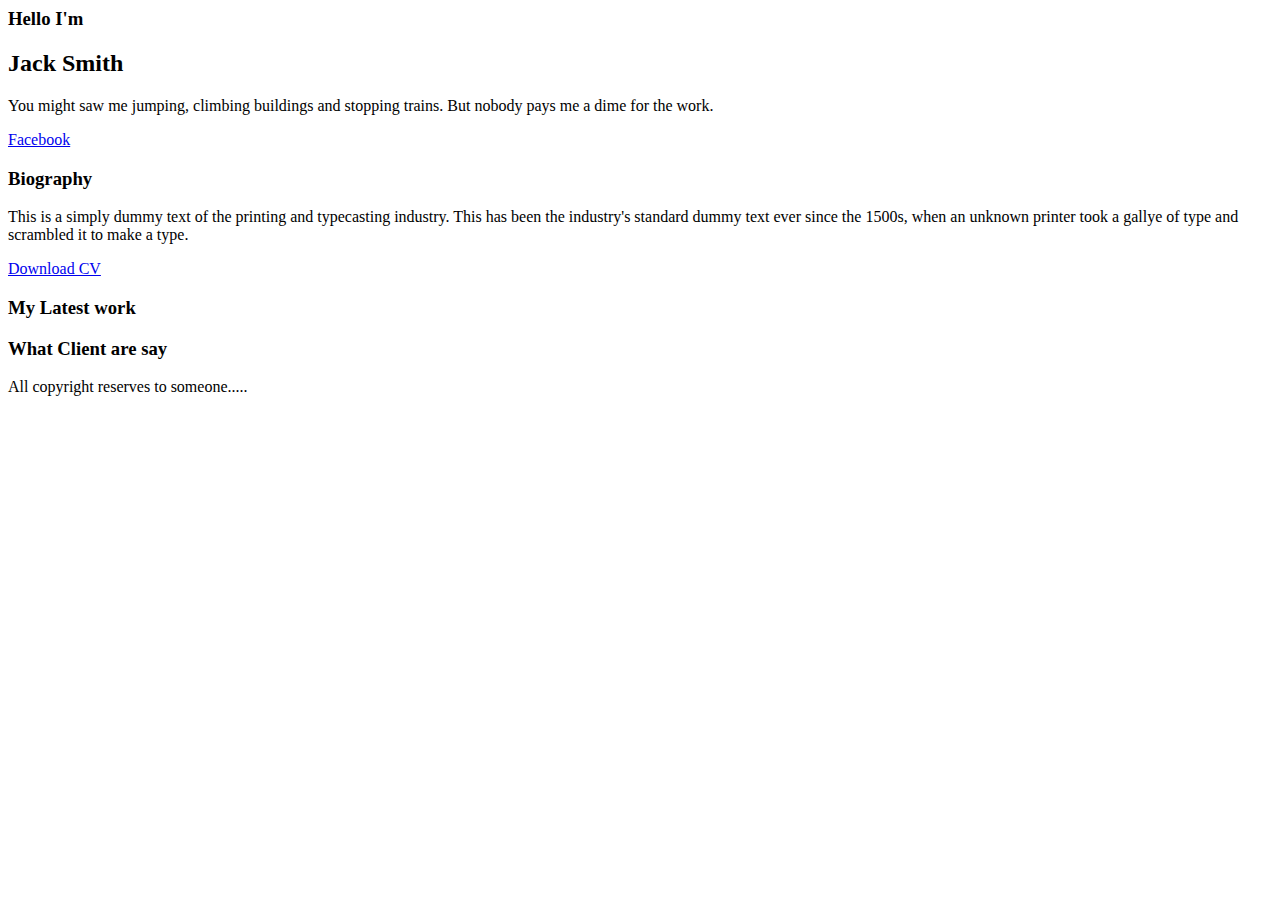
==== index.html @ e7818cca "Create index.html" ====
<html>
    <head>
        <title>Personal Website</title>
        <link rel="stylesheet" href="style.css">
    </head>
    <body>
        <section>
            <div>
                <h3>Hello I'm</h3>
            <h2>Jack Smith</h2>
            <p>You might saw me jumping, climbing buildings and stopping trains. But nobody pays me a dime for the work.</p>
            <a href="https://www.facebook.com/saikotimam.saikot/">Facebook</a>
            </div>
            <div>

            </div>

        </section>
        
        <section>
            <div>

            </div>

            <div>
                <h3>Biography</h3>
            <p>This is a simply dummy text of the printing and typecasting industry. This has been the industry's standard dummy text ever since the 1500s, when an unknown printer took a gallye of type and scrambled it to make a type.</p>
            <a href="https://www.facebook.com/saikotimam.saikot/">Download CV</a>
            </div>
        </section>
        
        <section>
            <h3>My Latest work</h3>
        </section>

        <section>
            <h3>What Client are say</h3>
        </section>

        <footer>
            <p>All copyright reserves to someone.....</p>
        </footer>
    </body>
</html>
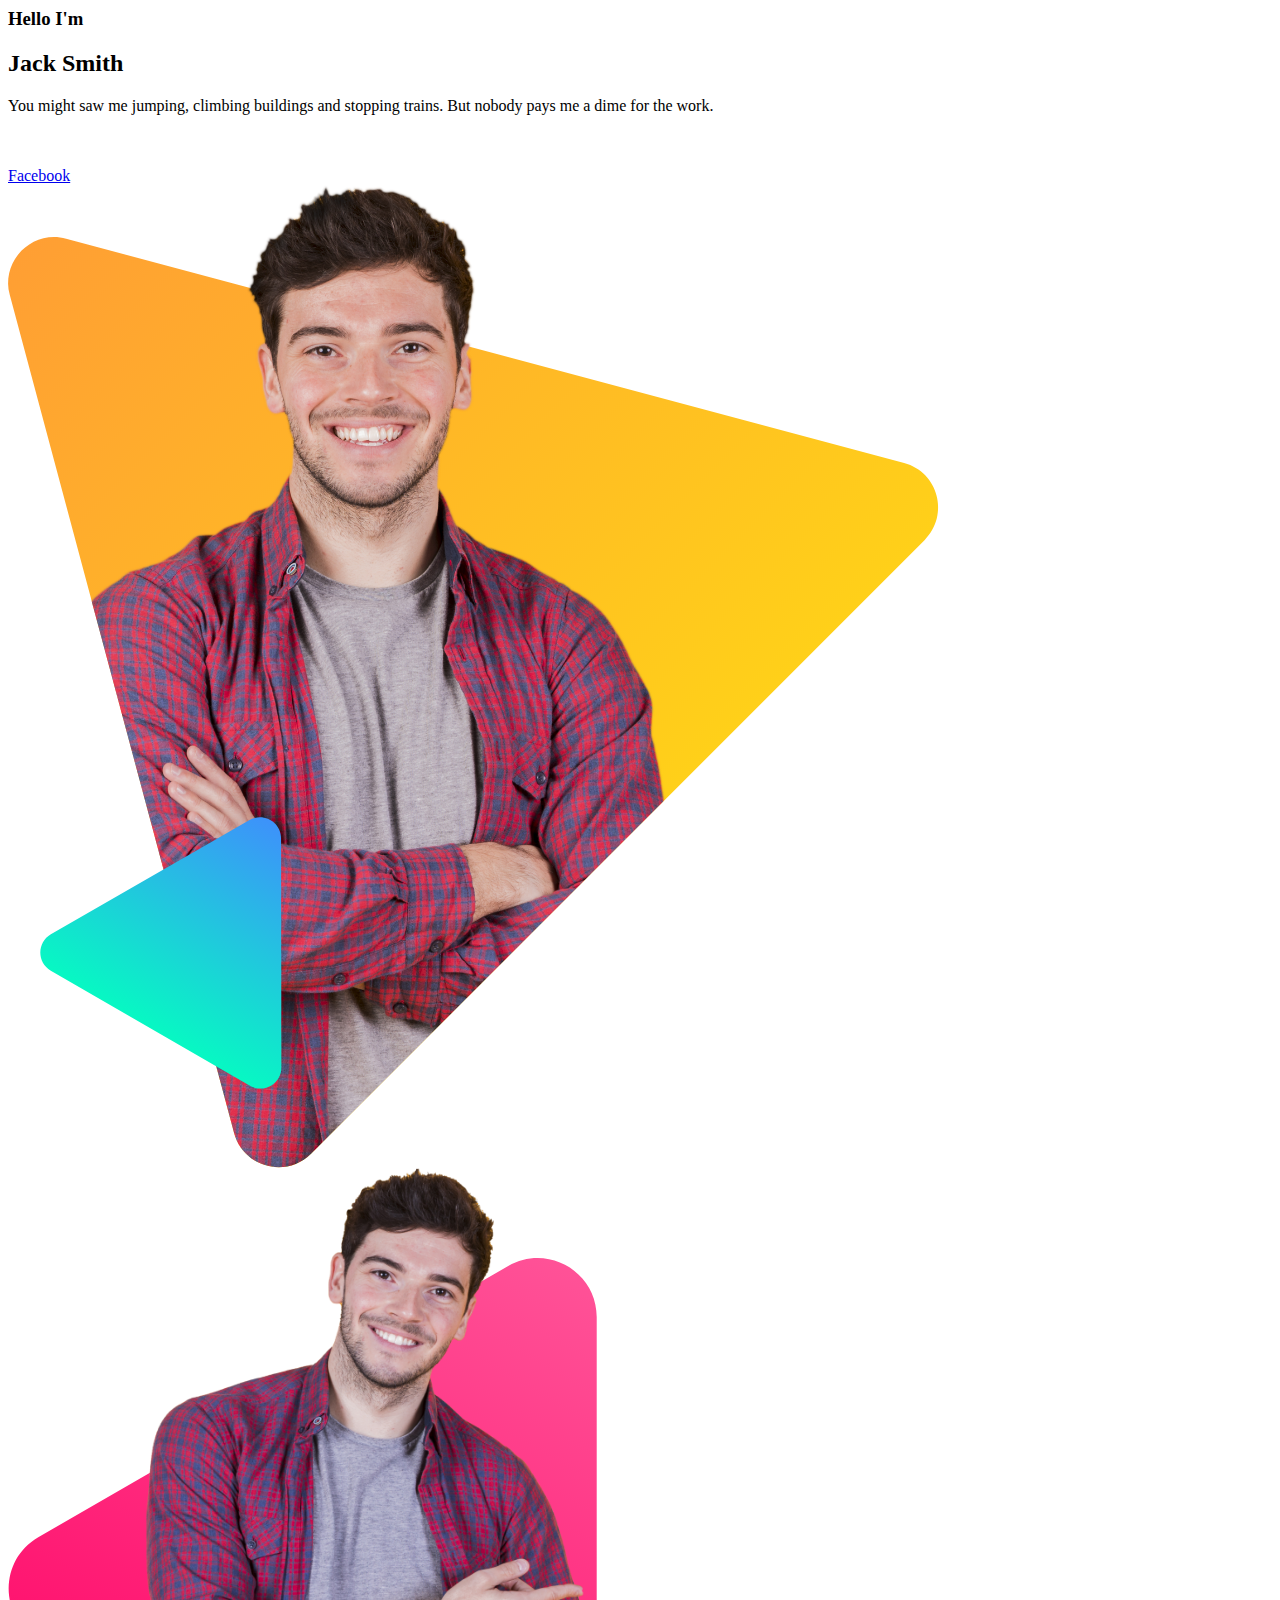
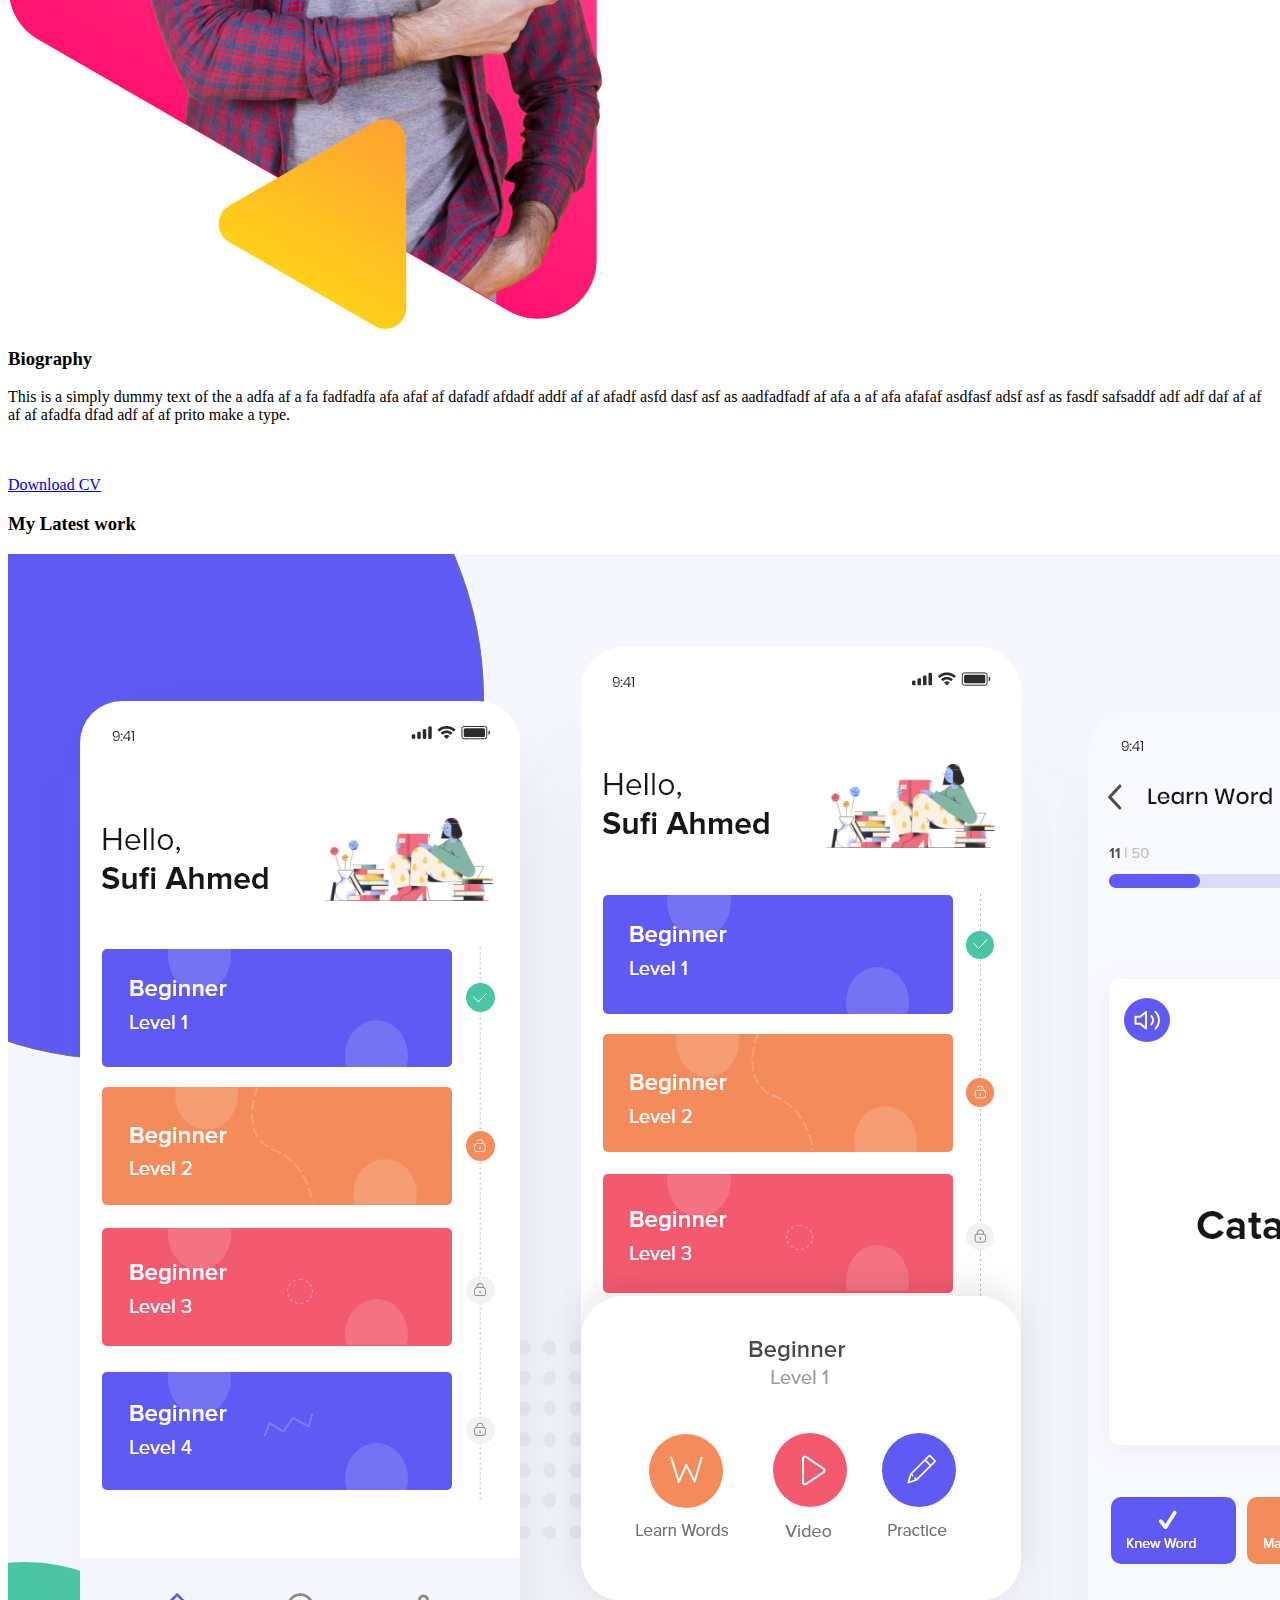
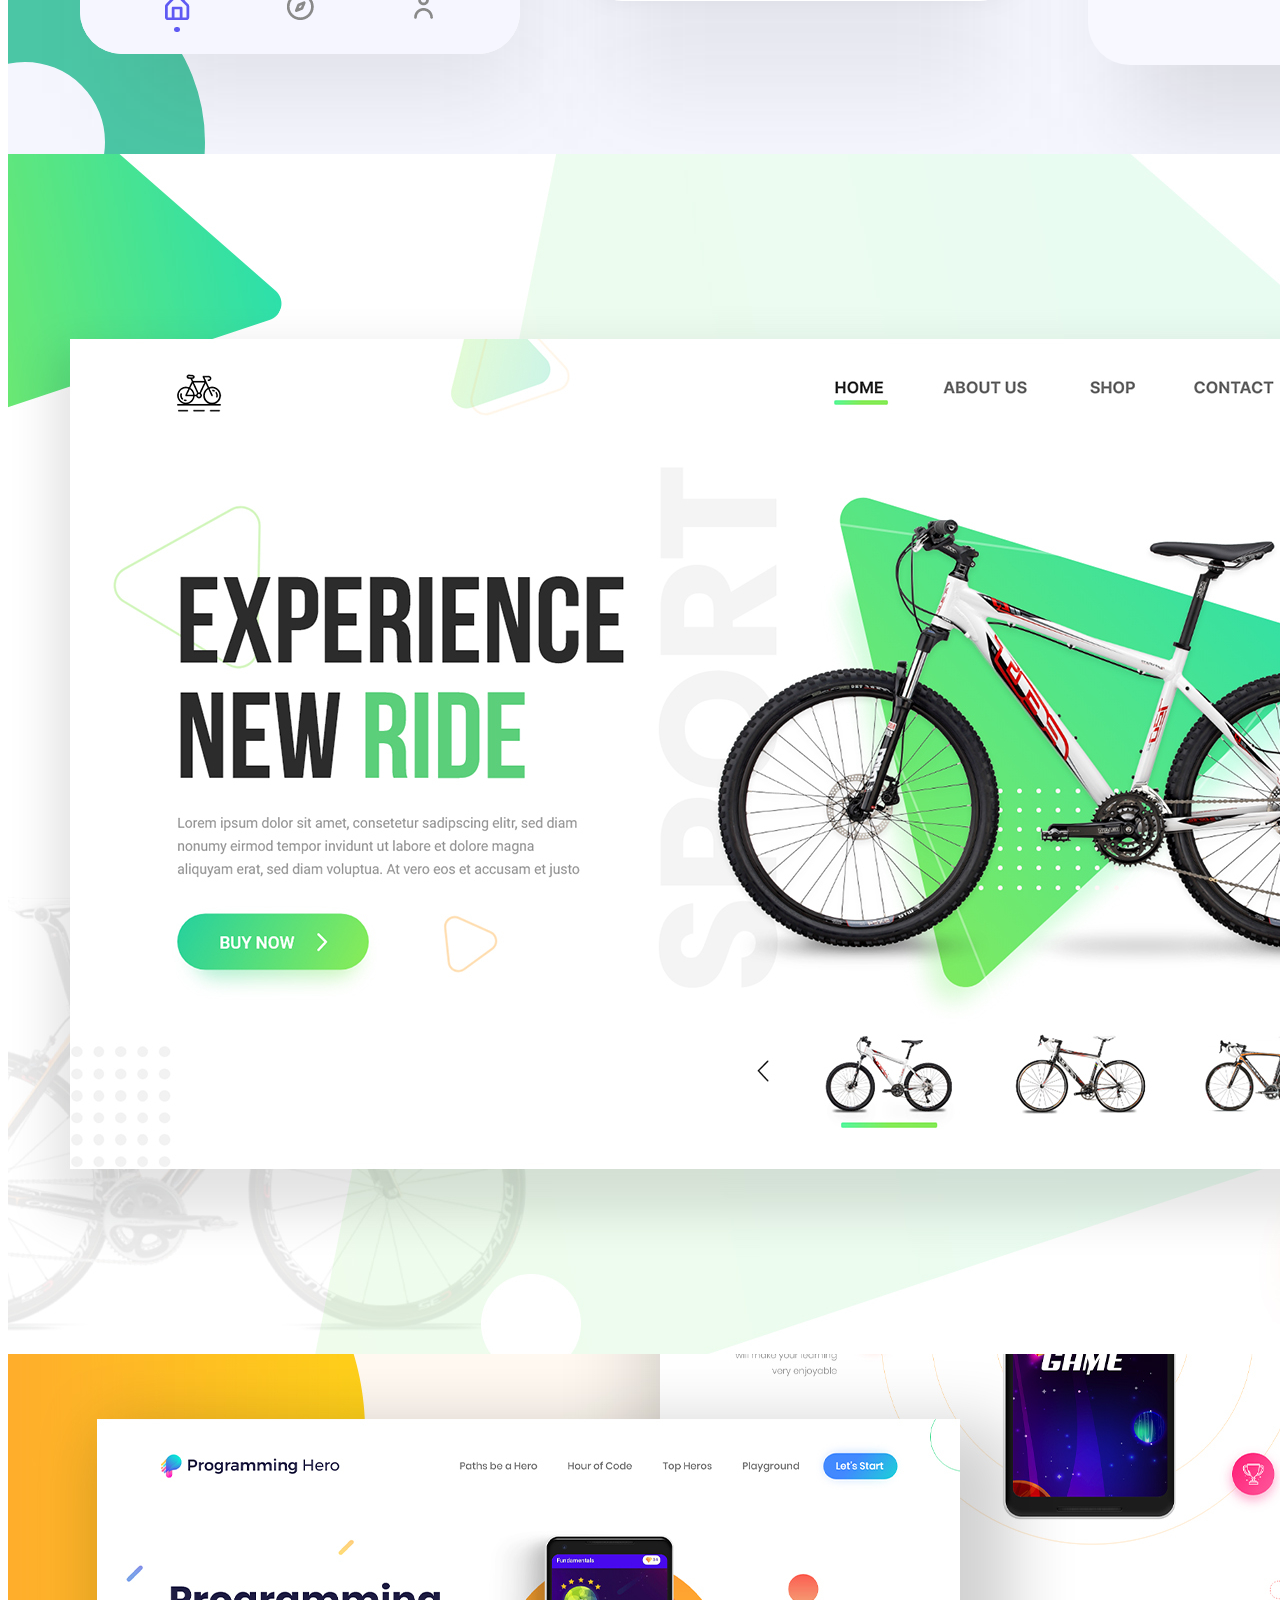
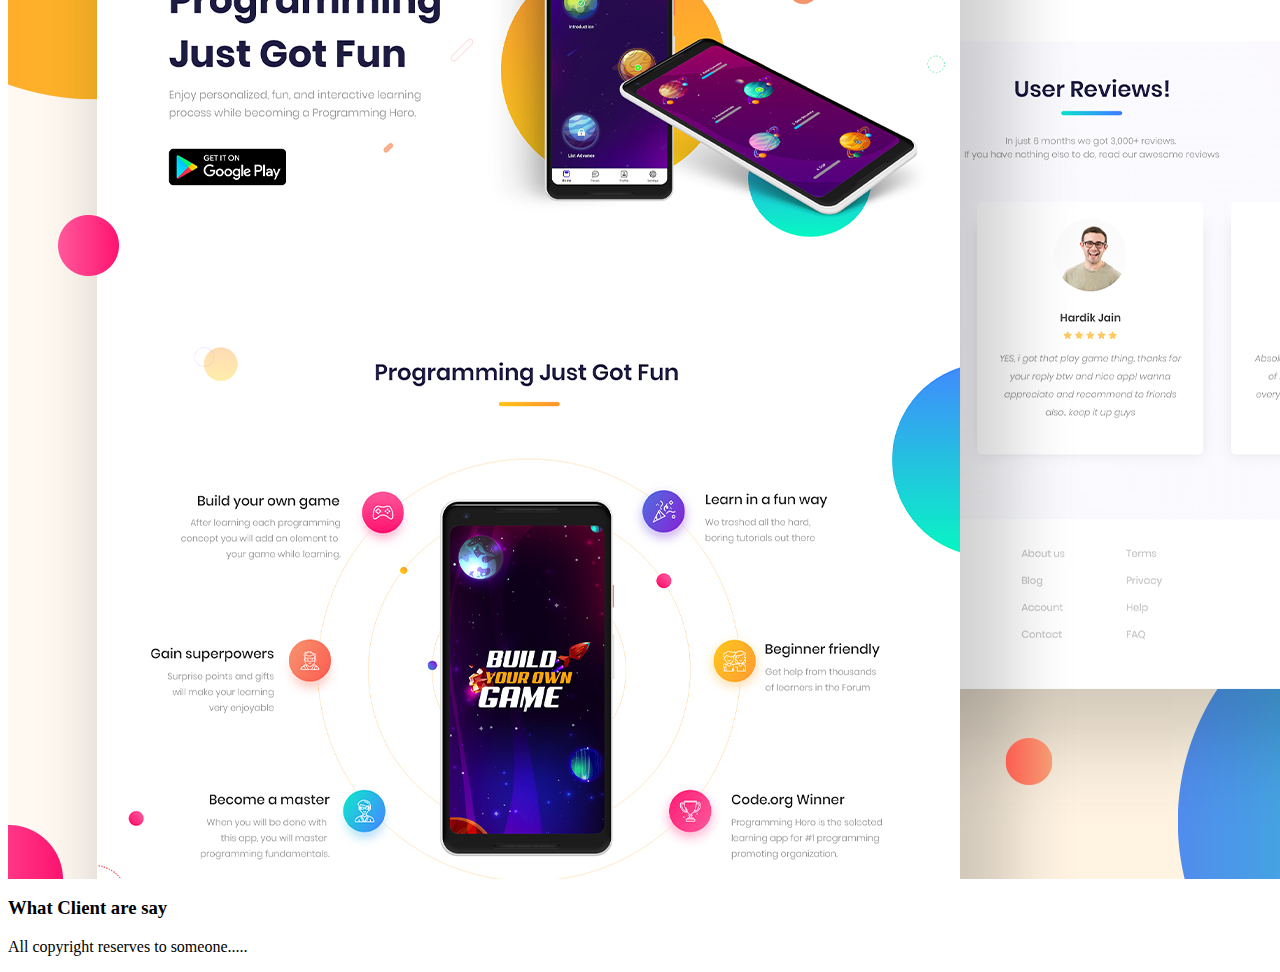
==== commit bc544051: "Update index.html" ====
--- a/index.html
+++ b/index.html
@@ -4,33 +4,50 @@
         <link rel="stylesheet" href="style.css">
     </head>
     <body>
-        <section>
-            <div>
+        <section class="intro">
+            <div class="half-width">
                 <h3>Hello I'm</h3>
-            <h2>Jack Smith</h2>
-            <p>You might saw me jumping, climbing buildings and stopping trains. But nobody pays me a dime for the work.</p>
-            <a href="https://www.facebook.com/saikotimam.saikot/">Facebook</a>
+                <h2 class="color-highlight">Jack Smith</h2>
+
+                <p>You might saw me jumping, climbing buildings and stopping trains. But nobody pays me a dime for the work.</p>
+                <br>
+                <br>
+                <a class="link-button" href="https://www.facebook.com/saikotimam.saikot/">Facebook</a>
             </div>
-            <div>
-
+            <div class="half-width pic">
+                <img src="images/peter.png" >
             </div>
 
         </section>
-        
-        <section>
-            <div>
 
+
+        <section class="biography">
+            <div class="half-width pic2">
+                <img src="images/peter_dream.png">
             </div>
 
-            <div>
+            <div class="half-width bio-text">
                 <h3>Biography</h3>
-            <p>This is a simply dummy text of the printing and typecasting industry. This has been the industry's standard dummy text ever since the 1500s, when an unknown printer took a gallye of type and scrambled it to make a type.</p>
-            <a href="https://www.facebook.com/saikotimam.saikot/">Download CV</a>
+                <p>This is a simply dummy text of the a adfa af a fa fadfadfa afa afaf af dafadf afdadf addf af af afadf asfd dasf asf as aadfadfadf af afa a af afa afafaf asdfasf adsf asf as fasdf safsaddf adf adf daf af af af af afadfa dfad adf af af prito make a type.</p>
+                <br>
+                <br>
+                <a class="link-button" href="https://www.facebook.com/saikotimam.saikot/">Download CV</a>
             </div>
+
         </section>
+
         
-        <section>
+        <section class="latest-work">
             <h3>My Latest work</h3>
+            <div class="third-width">
+                <img src="images/latest-work/work-1.png" alt="">
+            </div>
+            <div class="third-width">
+                <img src="images/latest-work/work-2.jpg" alt="">
+            </div>
+            <div class="third-width">
+                <img src="images/latest-work/work-3.jpg" alt="">
+            </div>
         </section>
 
         <section>
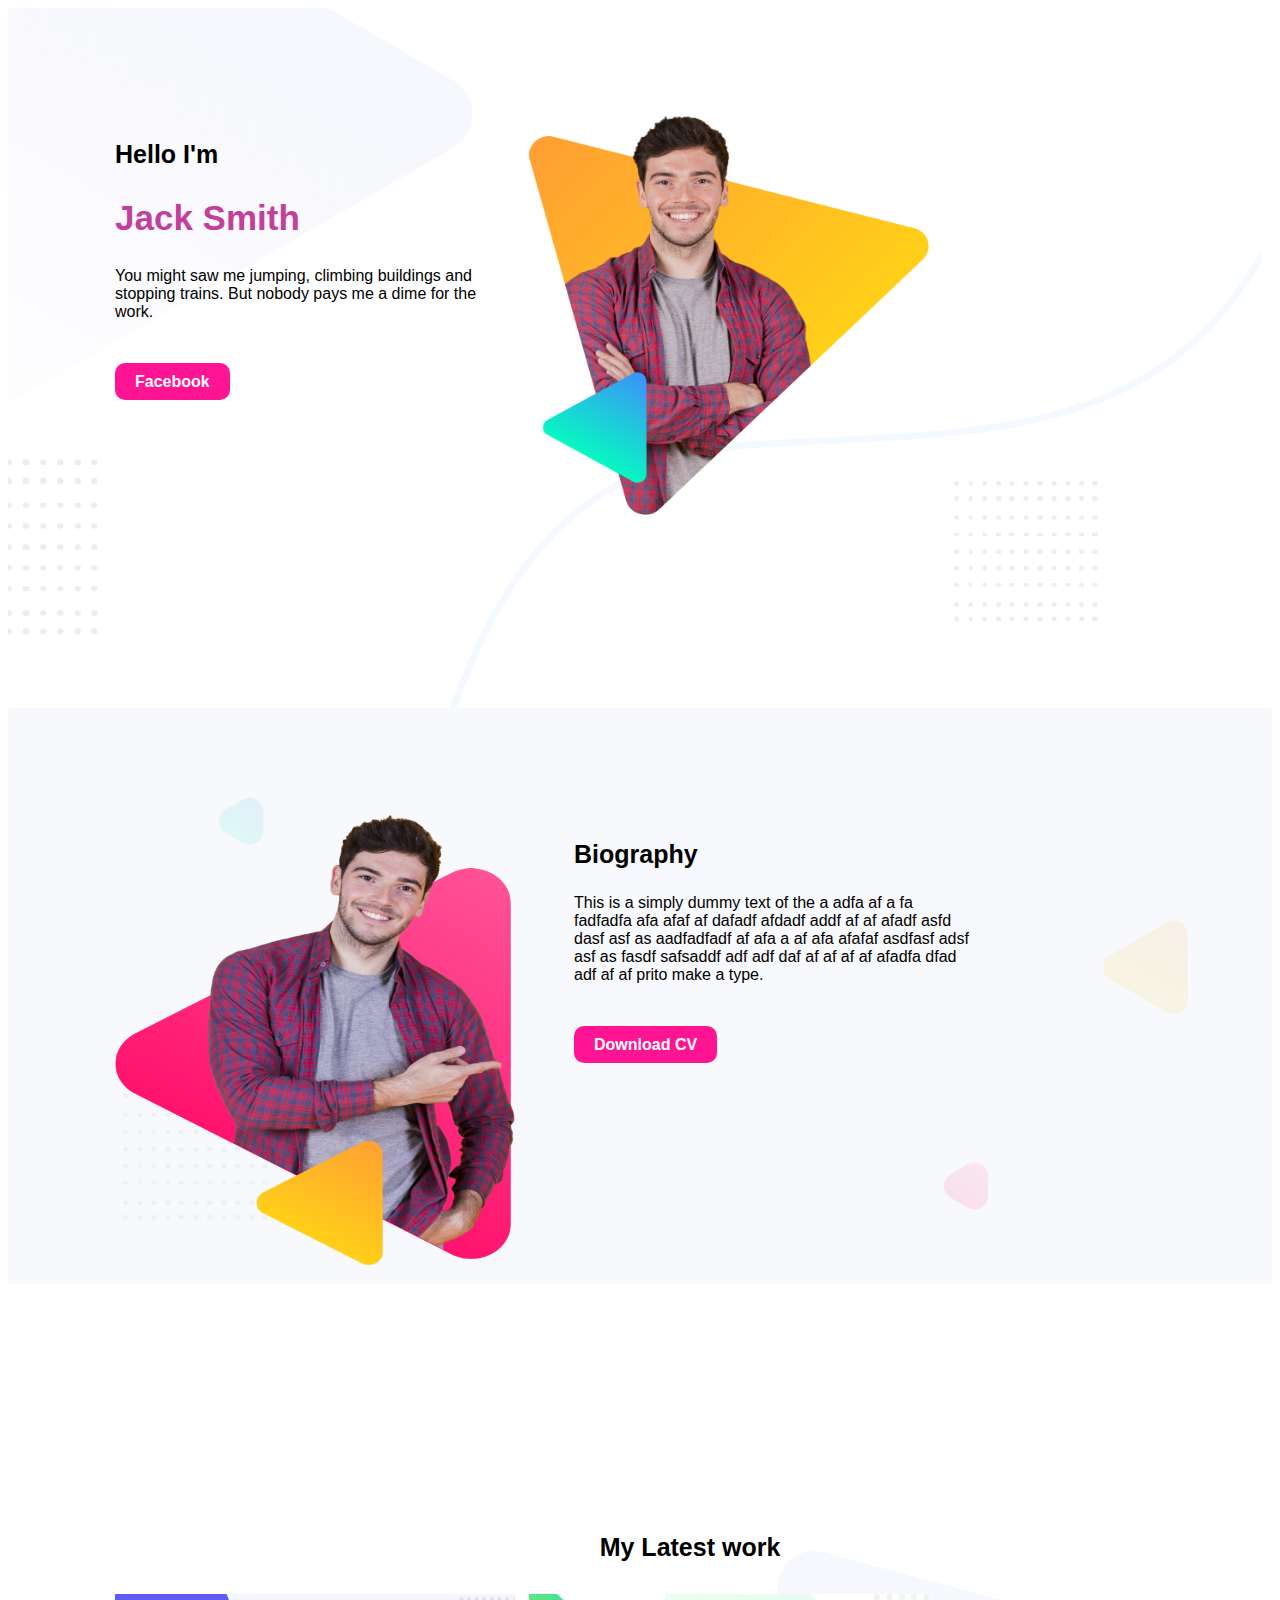
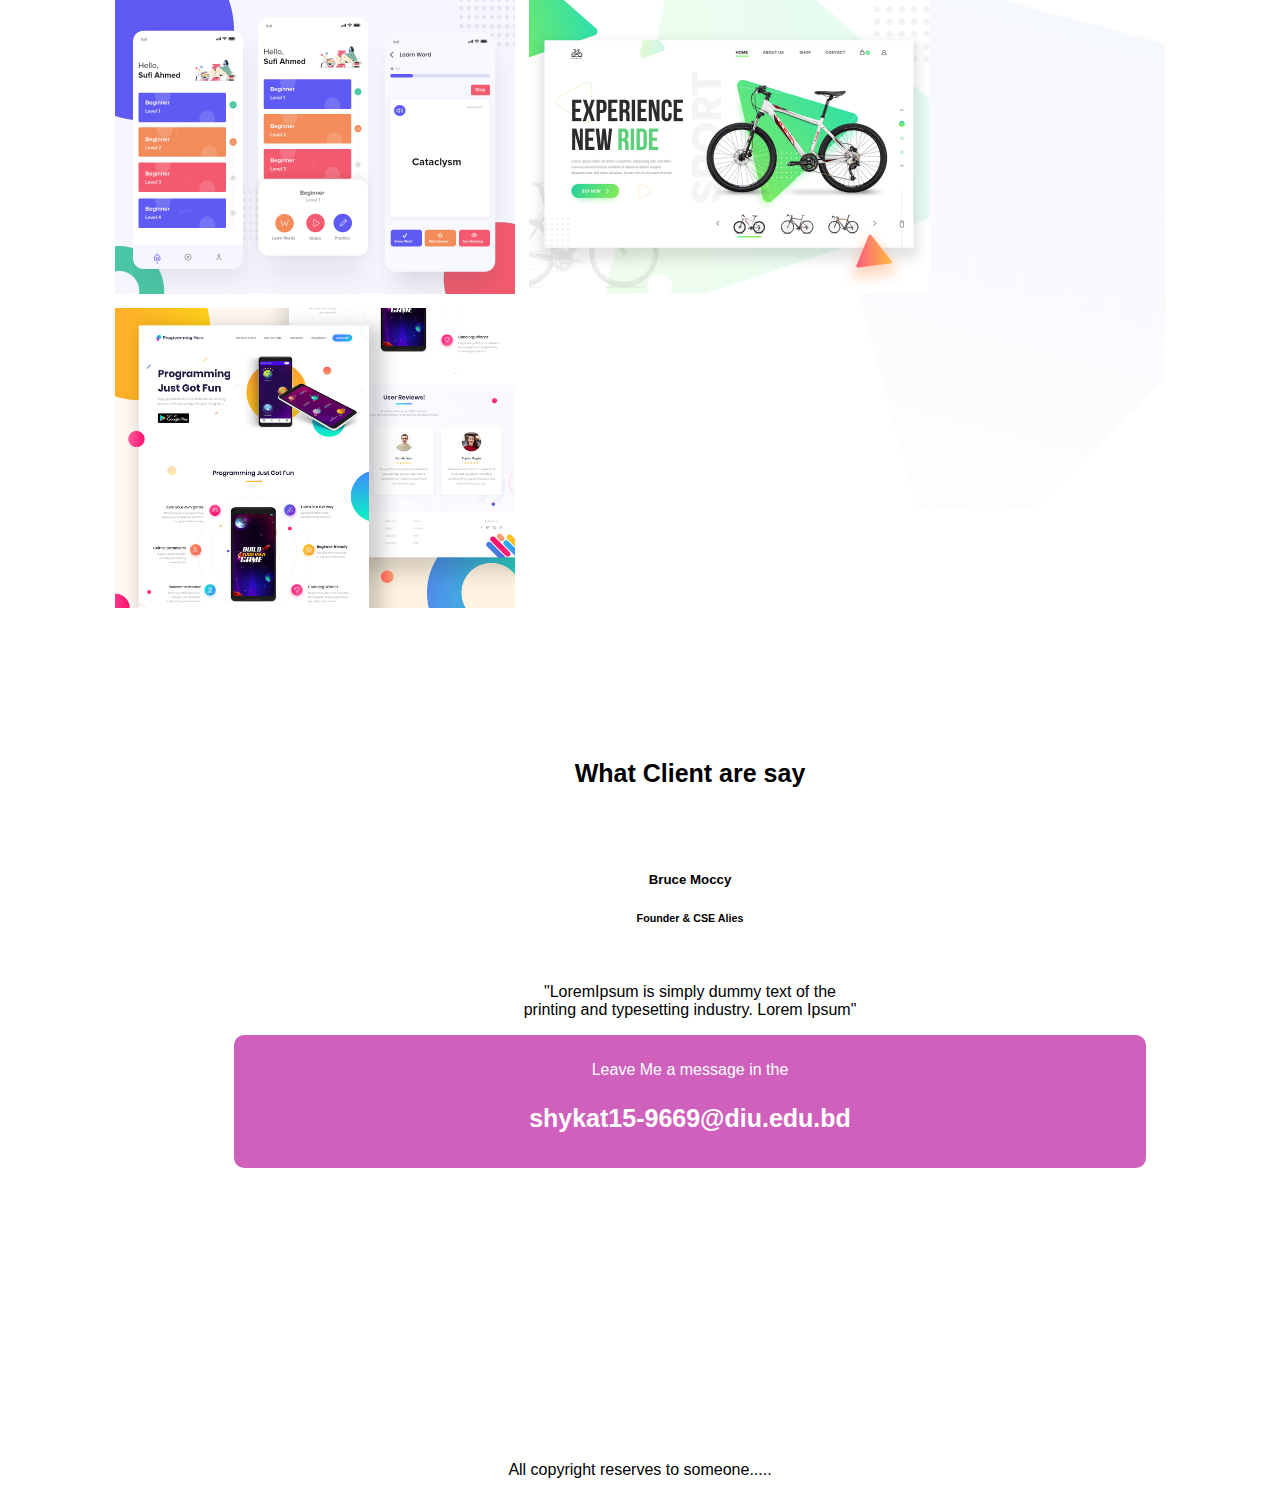
==== commit a457aa1a: "10-7-21" ====
--- a/index.html
+++ b/index.html
@@ -50,8 +50,22 @@
             </div>
         </section>
 
-        <section>
-            <h3>What Client are say</h3>
+        <section class="client-section">
+            <div class="client-talk">
+                <h3>What Client are say</h3>
+                <br>
+                <br>
+                <h5>Bruce Moccy</h5>
+                <h6>Founder & CSE Alies</h6>
+                <br>
+                <p>"LoremIpsum is simply dummy text of the<br>printing and typesetting industry. Lorem Ipsum"</p>
+            </div>
+            <div id="pink-msg" class="client-talk">
+                <p>
+                    Leave Me a message in the <br>
+                    <h3>shykat15-9669@diu.edu.bd</h3>
+                </p>
+            </div>
         </section>
 
         <footer>
--- a/style.css
+++ b/style.css
@@ -0,0 +1,90 @@
+body{
+    font-family: Verdana, sans-serif;
+}
+
+h2{
+    font-size: 35px;
+}
+h3{
+    font-size: 25px;
+}
+section{
+    height: 500px;
+    padding-bottom: 100px;
+    padding-top: 100px;
+    padding-left: 100px;
+}
+.color-highlight{
+    color: rgb(194, 63, 155);
+}
+.half-width{
+    float: left;
+    margin: 5px;
+    padding: 2px;
+    inline-size: 400px;
+}
+.pic img{
+    height: 400px;
+    width: 100%;
+}
+
+.pic2 img{
+    height: 450px;
+    width: 100%;
+}
+.link-button{
+    text-decoration: none;
+    background-color: deeppink;
+    color: white;
+    padding: 10px 20px;
+    font-weight: 600;
+    border-radius: 10px;
+}
+.intro{
+    background-repeat: no-repeat;
+    background-image: url(images/header-bg.png);
+    background-size: contain;
+}
+.biography{
+    background-repeat: no-repeat;
+    background-image: url(images/biography-bg.png);
+    background-size: contain;
+}
+.bio-text{
+    margin-left: 50px;
+}
+.latest-work{
+    background-repeat: no-repeat;
+    background-image: url(images/latest-work-bg.png);
+    background-size: contain;
+}
+.third-width{
+    float: left;
+    margin: 5px;
+    padding: 2px;
+    inline-size: 400px;
+}
+.third-width img{
+    height: 300px;
+}
+.latest-work h3{
+    text-align: center;
+}
+.client-talk{
+    text-align: center;
+}
+.client-section{
+    margin: 10%;
+
+}
+
+footer p{
+    text-align: center;
+}
+#pink-msg{
+    border: white;
+    color: white;
+    background-color: rgb(207, 97, 189);
+    border-radius: 10px;
+    padding: 10px 30px;
+}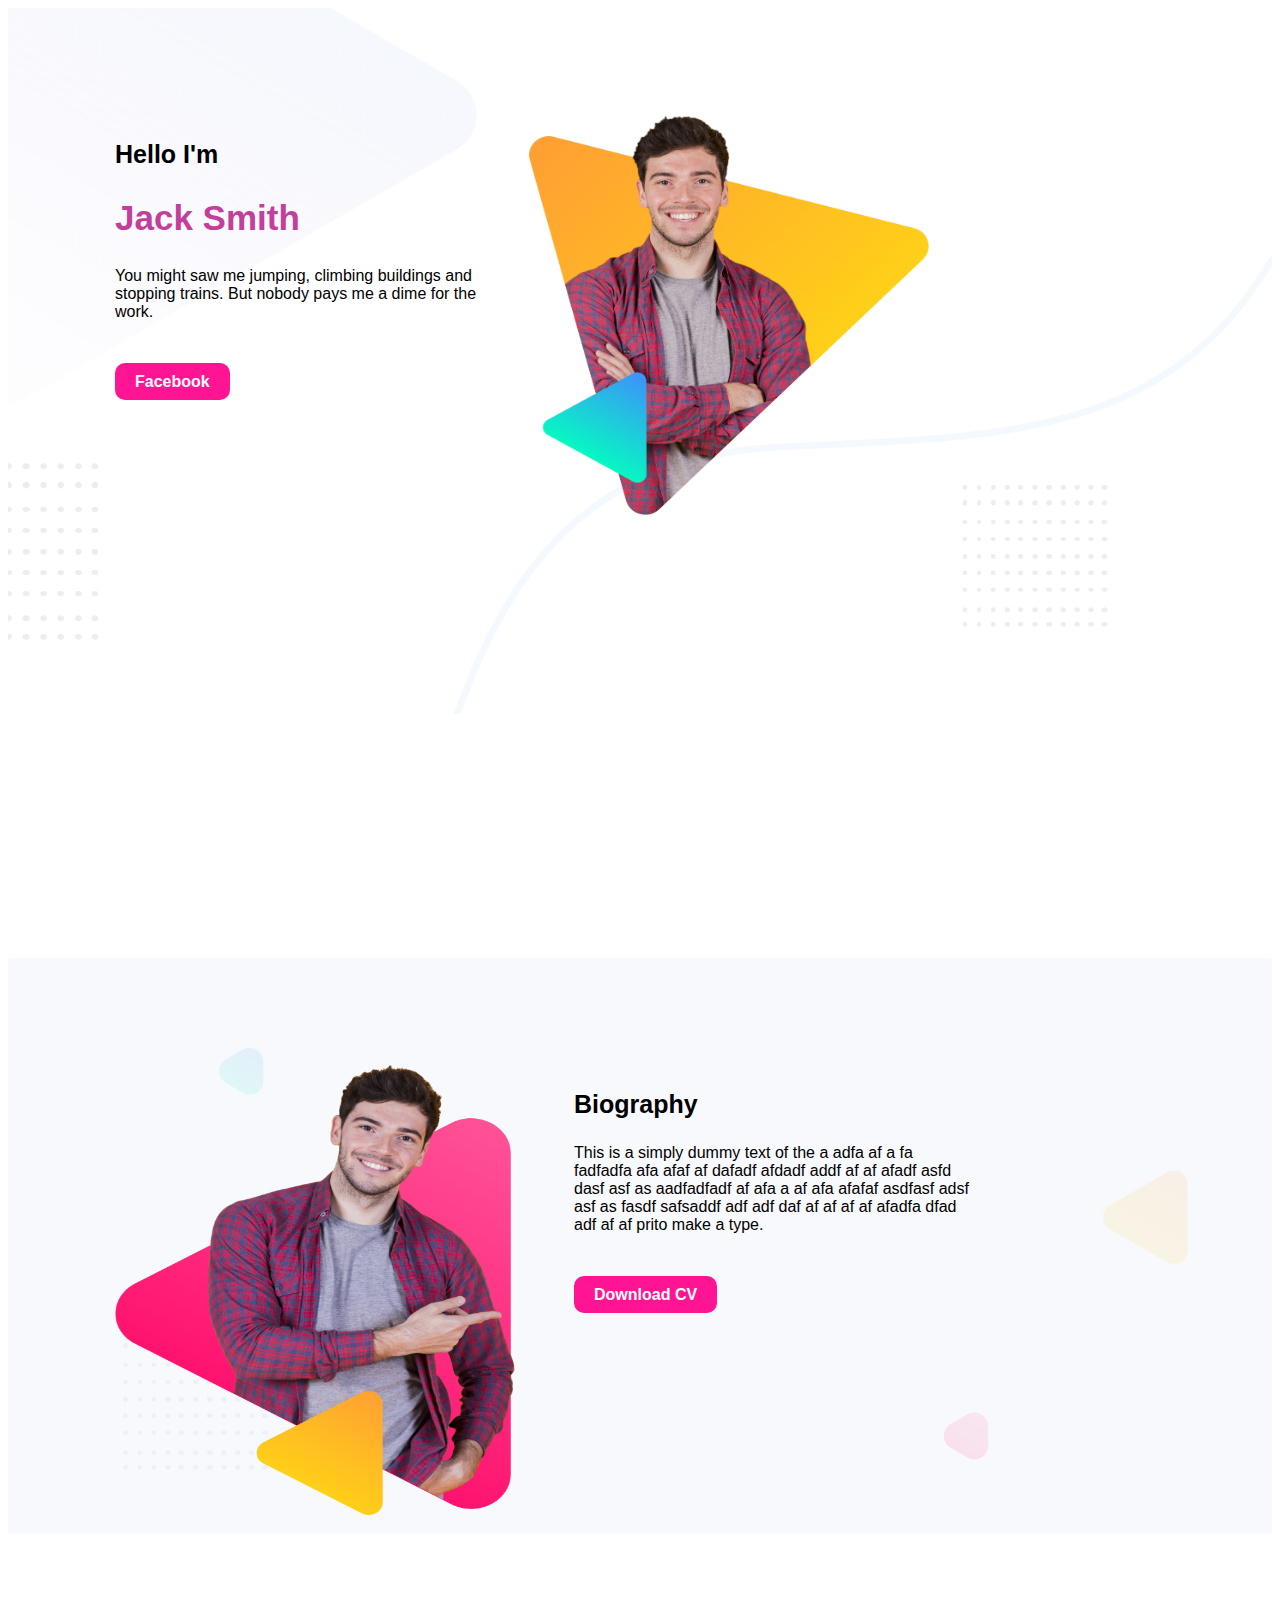
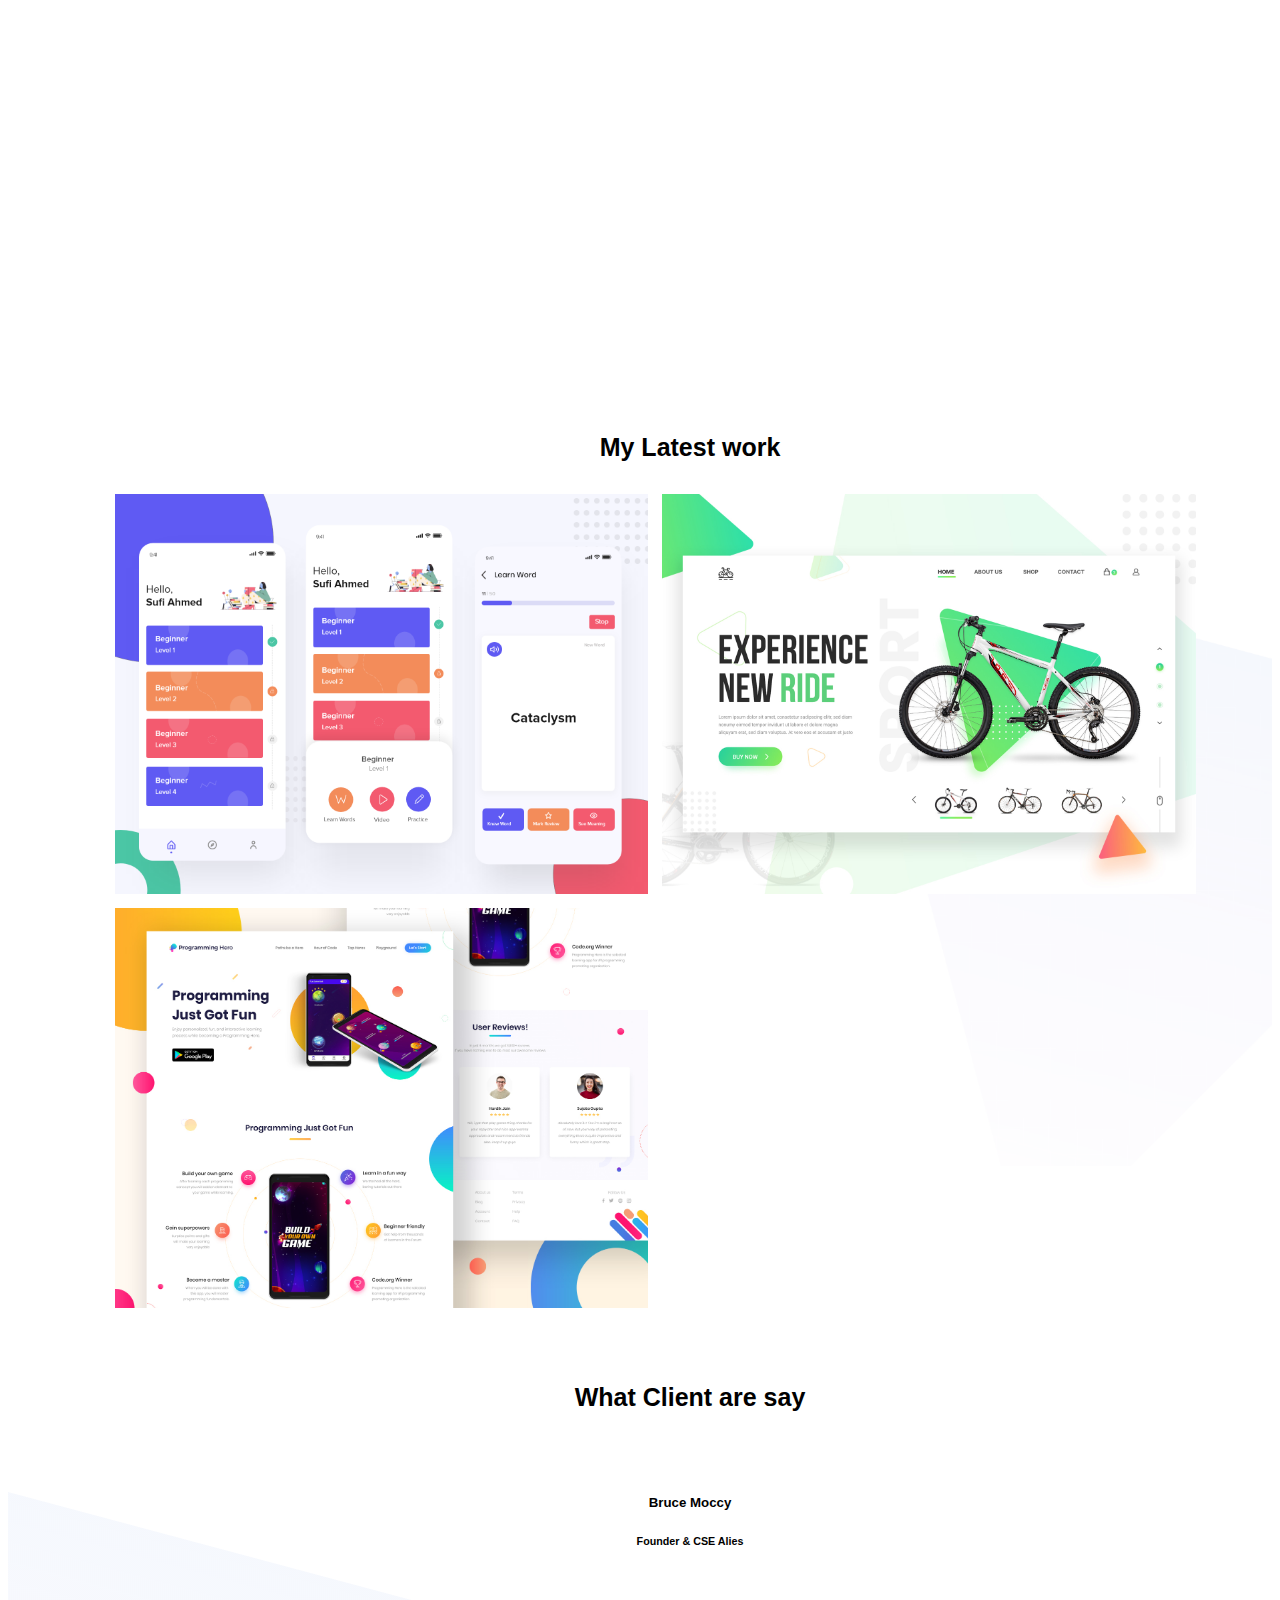
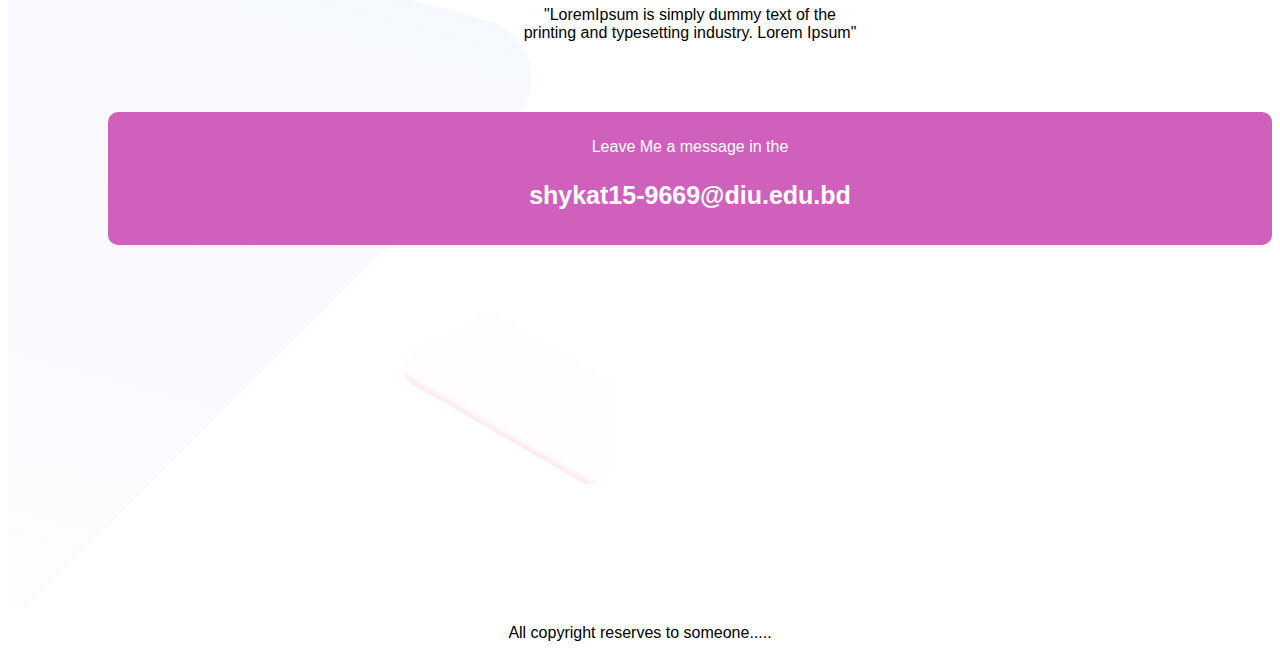
==== commit eaddd880: "Full Done" ====
--- a/index.html
+++ b/index.html
@@ -59,6 +59,9 @@
                 <h6>Founder & CSE Alies</h6>
                 <br>
                 <p>"LoremIpsum is simply dummy text of the<br>printing and typesetting industry. Lorem Ipsum"</p>
+                <br>
+                <br>
+                <br>
             </div>
             <div id="pink-msg" class="client-talk">
                 <p>
--- a/style.css
+++ b/style.css
@@ -9,7 +9,7 @@
     font-size: 25px;
 }
 section{
-    height: 500px;
+    height: 750px;
     padding-bottom: 100px;
     padding-top: 100px;
     padding-left: 100px;
@@ -57,15 +57,15 @@
     background-repeat: no-repeat;
     background-image: url(images/latest-work-bg.png);
     background-size: contain;
+    background-position: right;
 }
 .third-width{
     float: left;
     margin: 5px;
     padding: 2px;
-    inline-size: 400px;
 }
 .third-width img{
-    height: 300px;
+    height: 400px;
 }
 .latest-work h3{
     text-align: center;
@@ -74,7 +74,7 @@
     text-align: center;
 }
 .client-section{
-    margin: 10%;
+    background-image: url(images/footer-bg.png);
 
 }
 
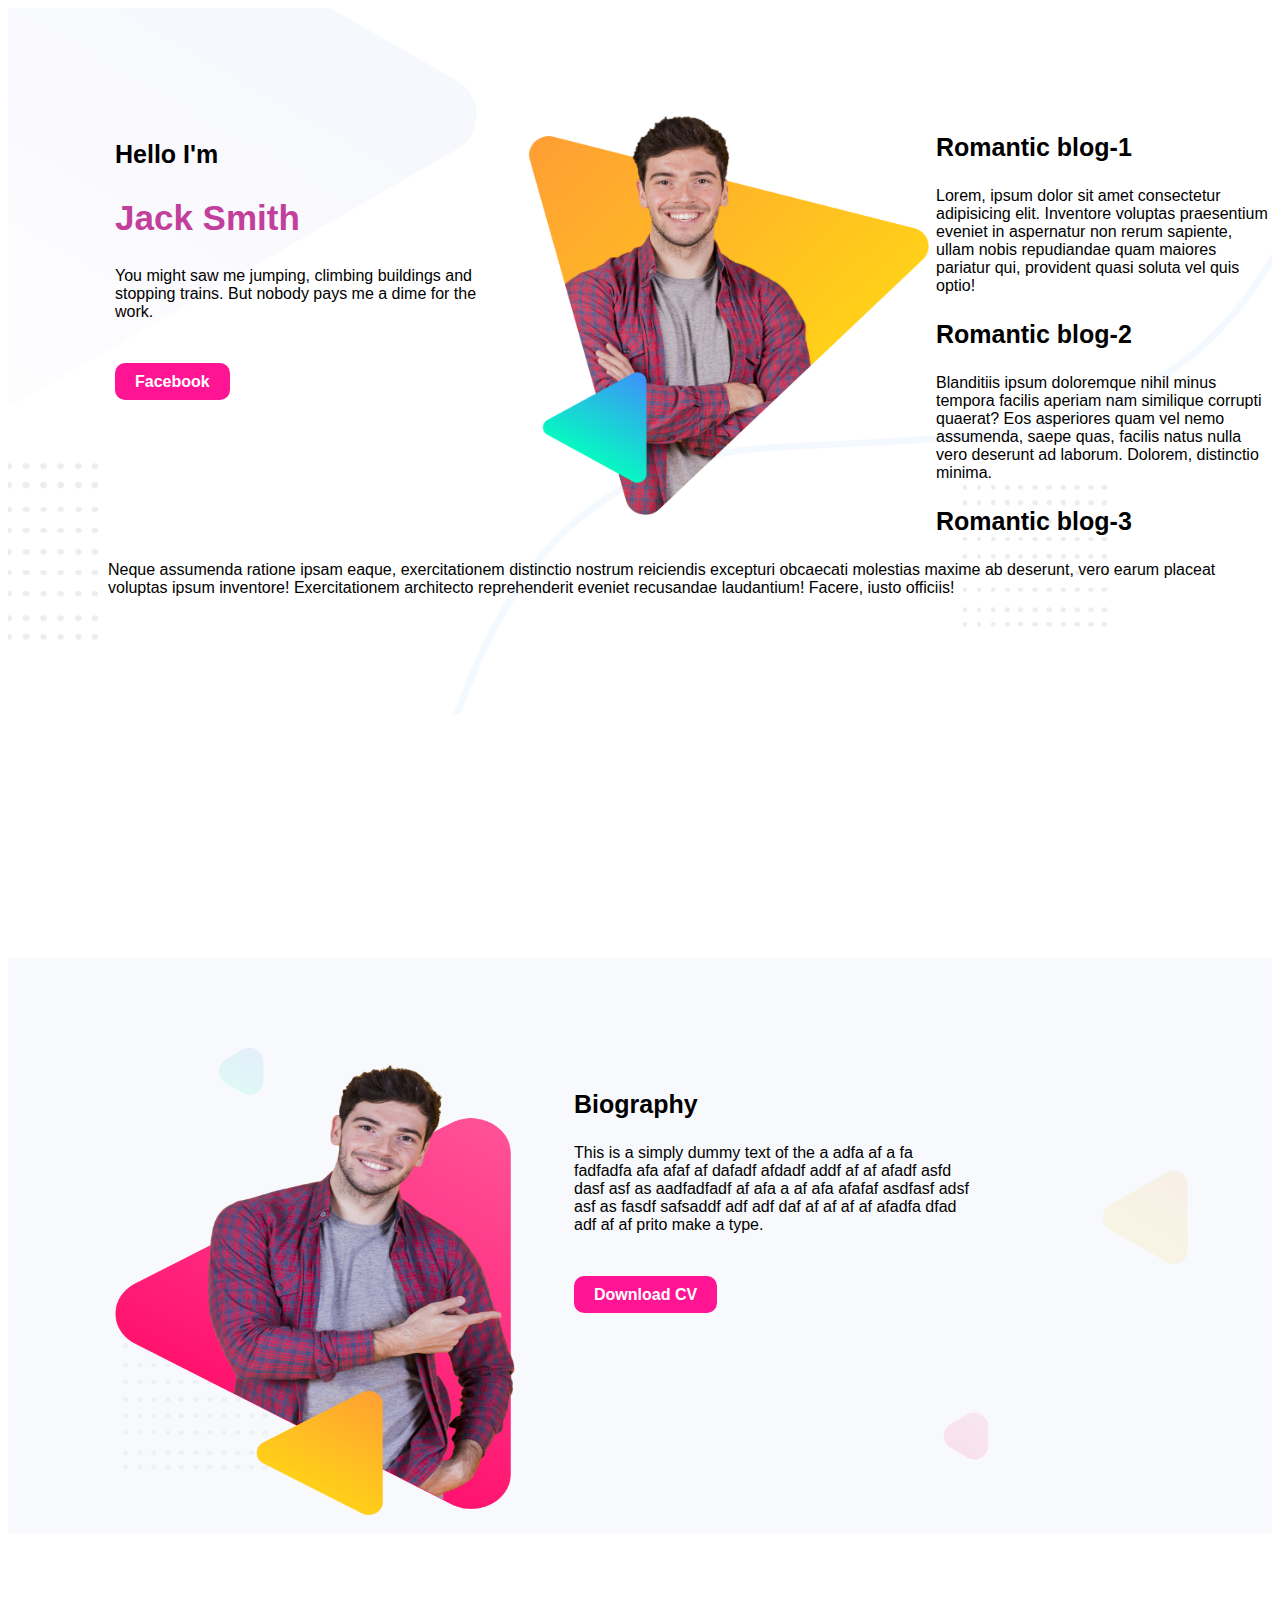
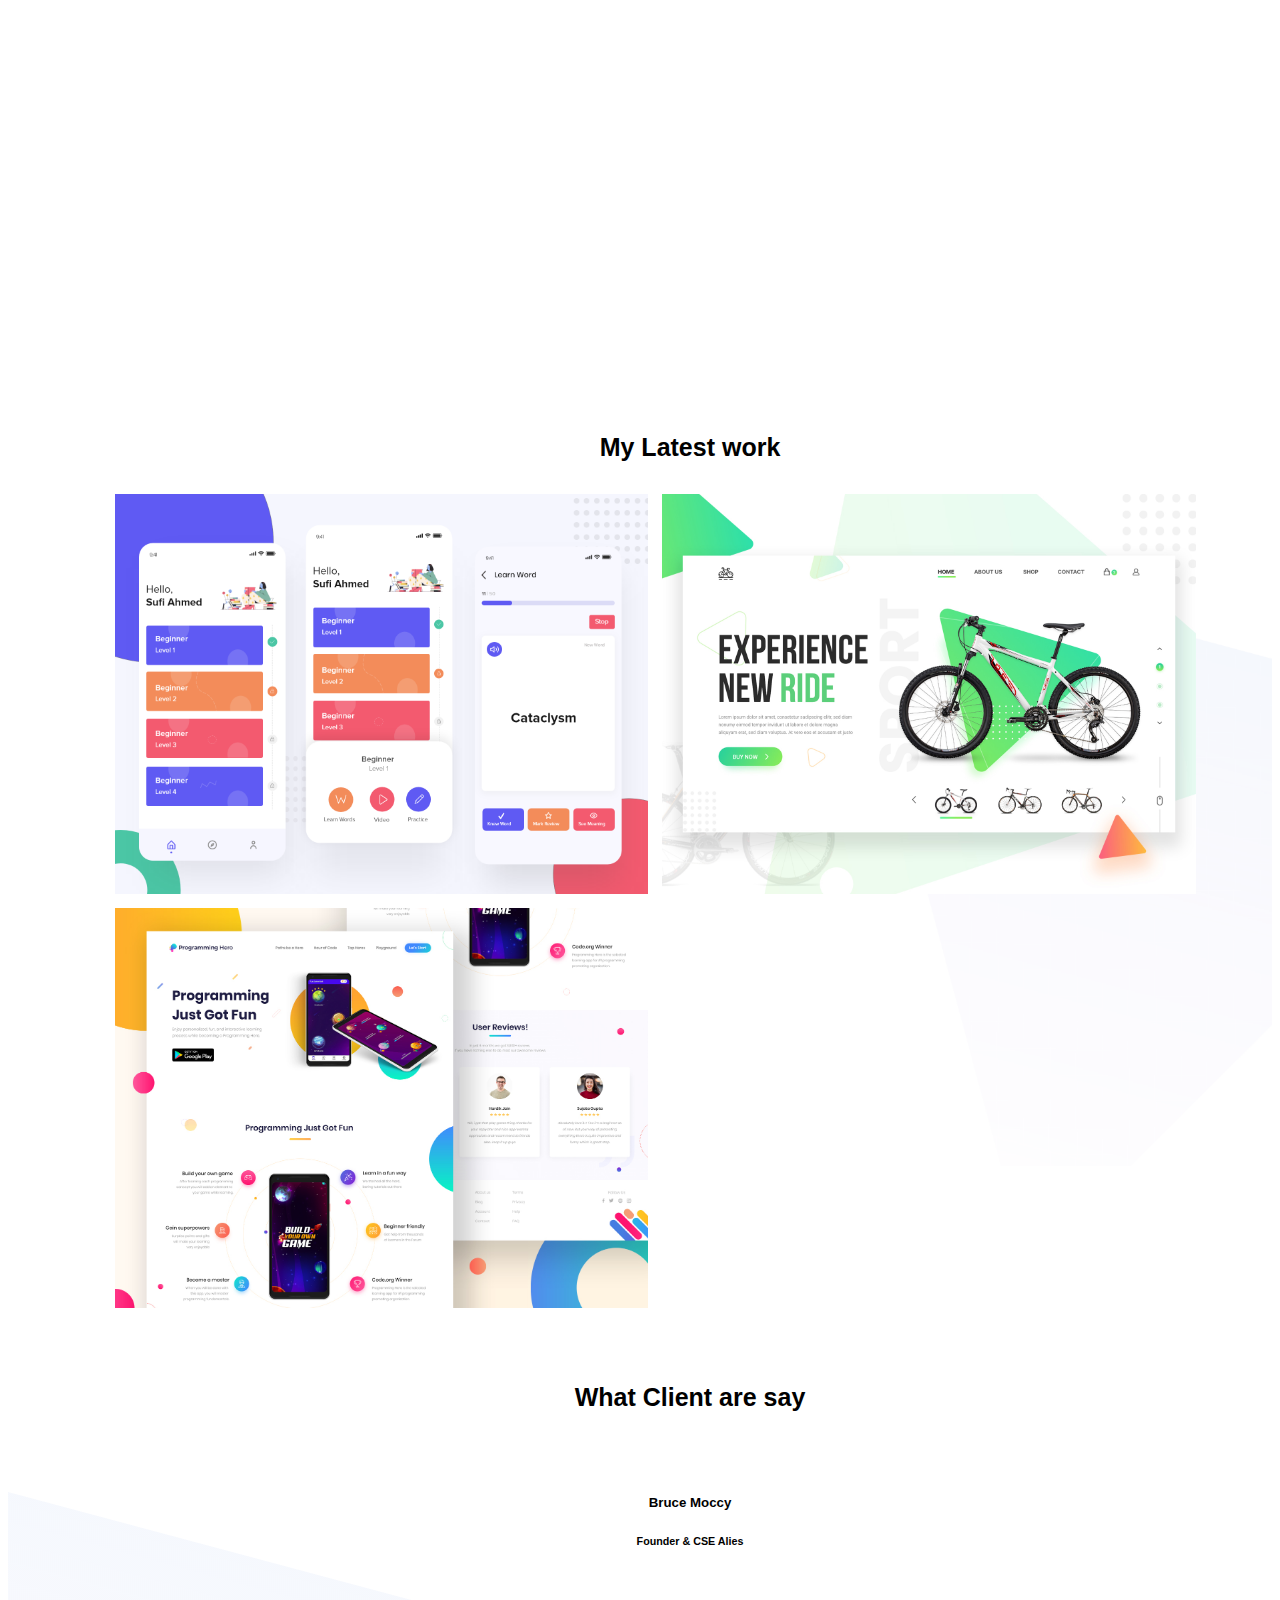
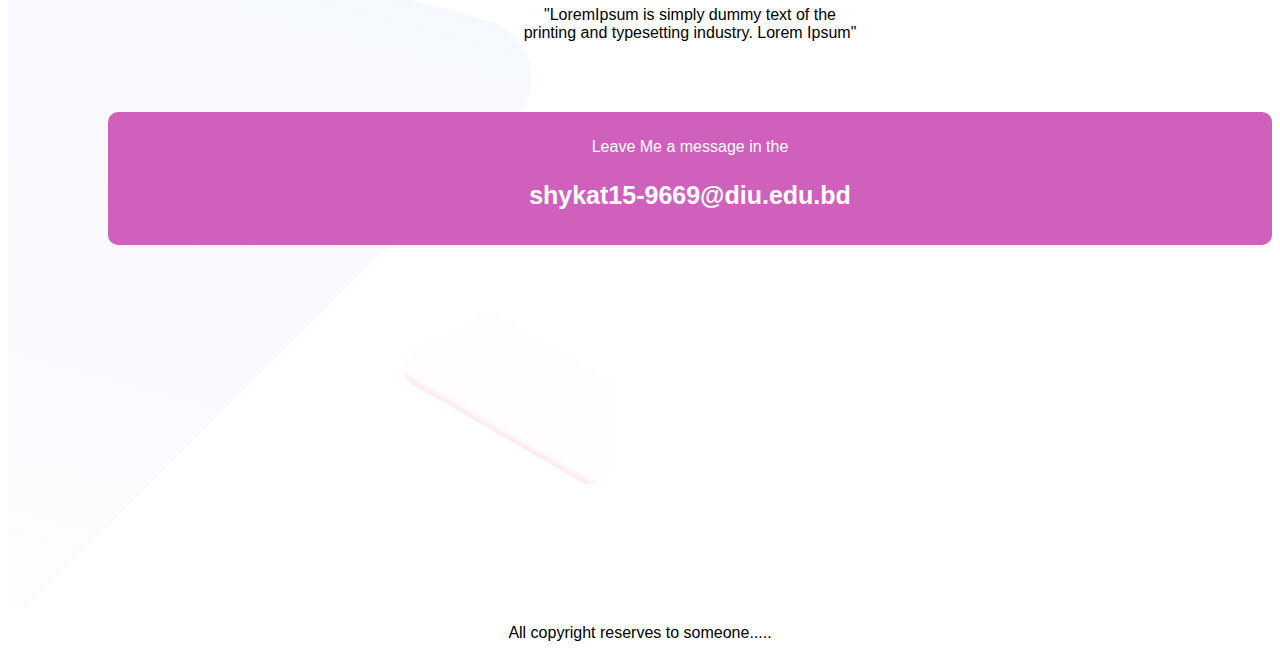
==== commit 0185ee75: "Update index.html" ====
--- a/index.html
+++ b/index.html
@@ -16,6 +16,20 @@
             </div>
             <div class="half-width pic">
                 <img src="images/peter.png" >
+            </div>
+            <div class="blog-container">
+                <div class="blog">
+                    <h3>Romantic blog-1</h3>
+                    <p>Lorem, ipsum dolor sit amet consectetur adipisicing elit. Inventore voluptas praesentium eveniet in aspernatur non rerum sapiente, ullam nobis repudiandae quam maiores pariatur qui, provident quasi soluta vel quis optio!</p>
+                </div>
+                <div class="blog">
+                    <h3>Romantic blog-2</h3>
+                    <p>Blanditiis ipsum doloremque nihil minus tempora facilis aperiam nam similique corrupti quaerat? Eos asperiores quam vel nemo assumenda, saepe quas, facilis natus nulla vero deserunt ad laborum. Dolorem, distinctio minima.</p>
+                </div>
+                <div class="blog">
+                    <h3>Romantic blog-3</h3>
+                    <p>Neque assumenda ratione ipsam eaque, exercitationem distinctio nostrum reiciendis excepturi obcaecati molestias maxime ab deserunt, vero earum placeat voluptas ipsum inventore! Exercitationem architecto reprehenderit eveniet recusandae laudantium! Facere, iusto officiis!</p>
+                </div>
             </div>
 
         </section>
